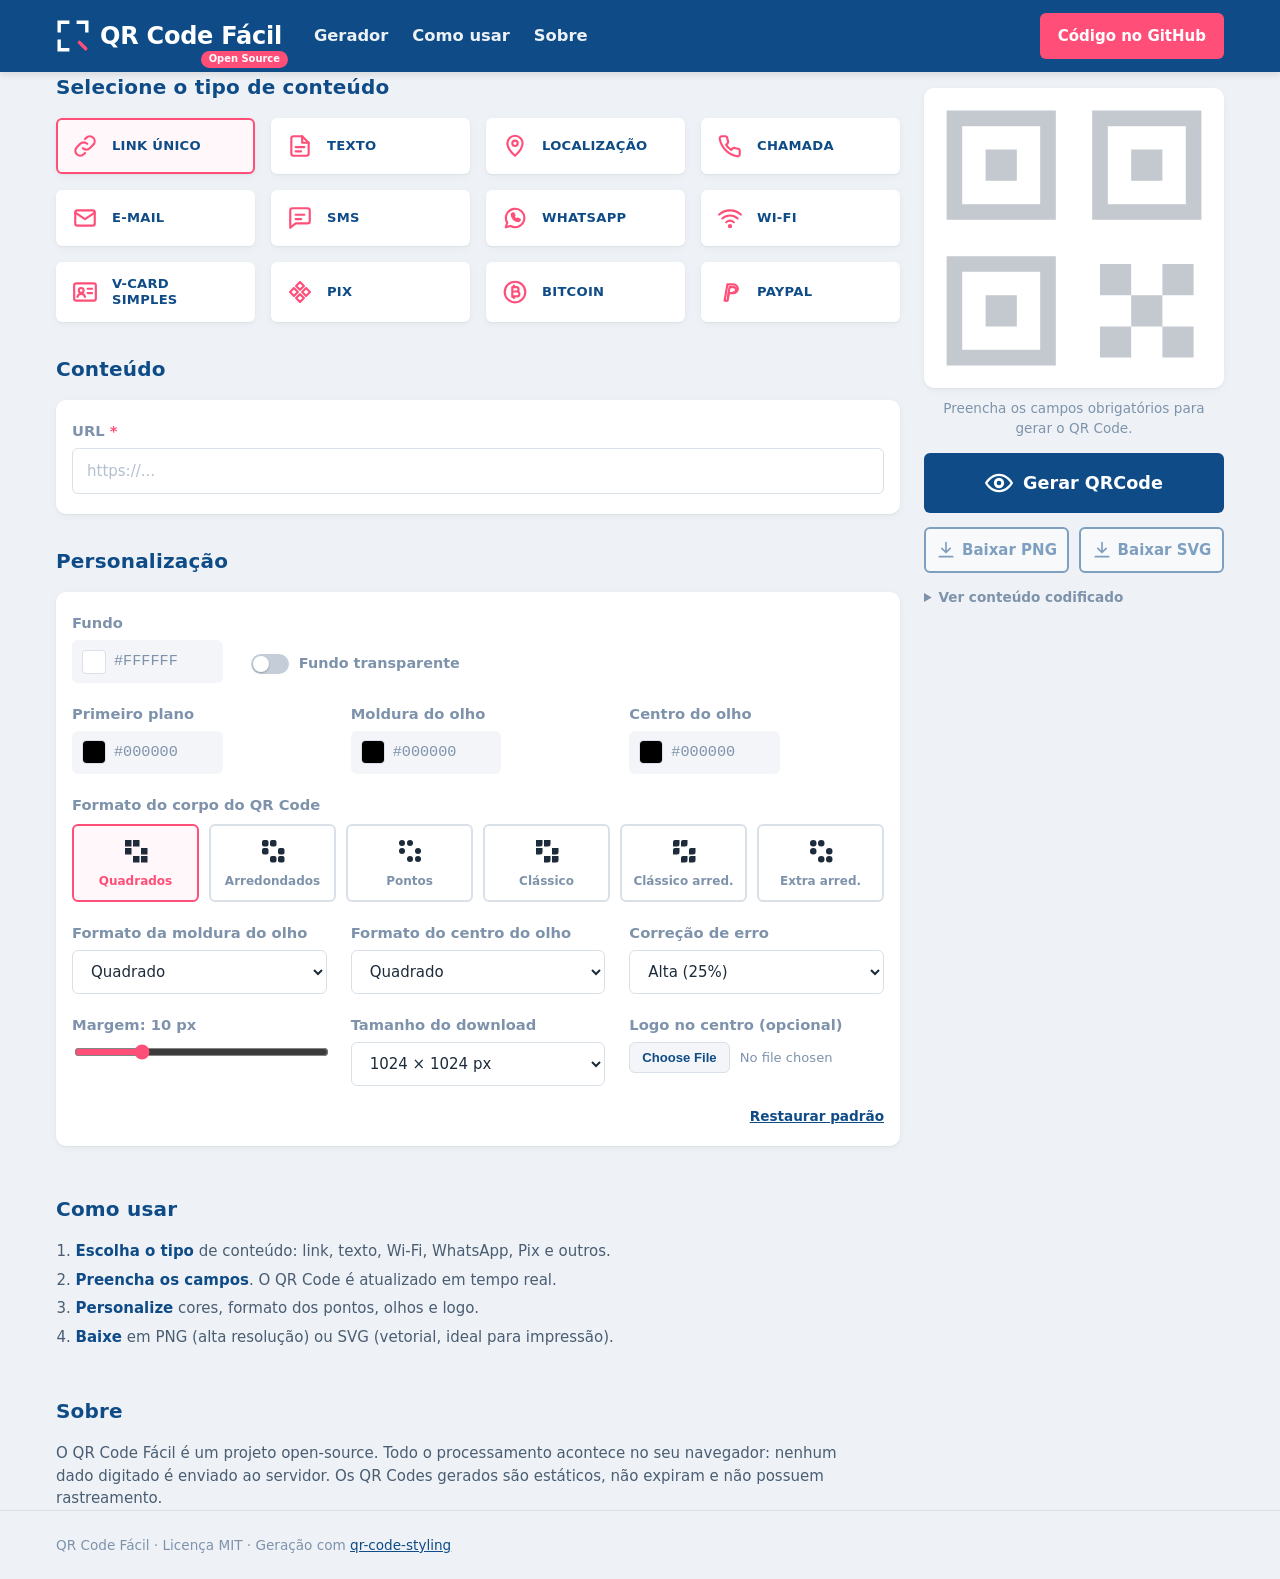
==== index.html @ ea5caa54 "Gerador de QR Code personalizado + deploy para Debian 13/Apache2 - Interface responsiva com 12 tipos" ====
<!doctype html>
<html lang="pt-BR">
<head>
  <meta charset="utf-8">
  <meta name="viewport" content="width=device-width, initial-scale=1">
  <title>QR Code Fácil · Gerador de QR Code personalizado</title>
  <meta name="description" content="Gere QR Codes personalizados para links, Wi-Fi, WhatsApp, vCard, Pix e mais. 100% no navegador, gratuito e open-source.">
  <meta name="theme-color" content="#0f4c87">
  <link rel="icon" type="image/svg+xml" href="assets/img/favicon.svg">
  <link rel="stylesheet" href="assets/css/style.css?v=1.0.0">
</head>
<body>
  <a class="skip-link" href="#conteudo-principal">Pular para o conteúdo</a>

  <!-- ============ Cabeçalho ============ -->
  <header class="site-header">
    <div class="container header-inner">
      <a class="brand" href="./" aria-label="QR Code Fácil, página inicial">
        <svg class="brand-logo" viewBox="0 0 32 32" aria-hidden="true">
          <path d="M3 11V3h8M21 3h8v8M3 21v8h8" fill="none" stroke="currentColor" stroke-width="3.2" stroke-linecap="square"/>
          <path d="M22 22l6 6" stroke="var(--accent)" stroke-width="3.2" stroke-linecap="round"/>
        </svg>
        <span class="brand-name">QR Code Fácil</span>
        <span class="brand-badge">Open Source</span>
      </a>

      <button class="nav-toggle" type="button" aria-expanded="false" aria-controls="menu-principal">
        <span class="sr-only">Abrir menu</span>
        <span class="nav-toggle-bar"></span>
      </button>

      <nav id="menu-principal" class="main-nav" aria-label="Menu principal">
        <ul>
          <li><a href="#gerador">Gerador</a></li>
          <li><a href="#como-usar">Como usar</a></li>
          <li><a href="#sobre">Sobre</a></li>
        </ul>
        <a class="btn btn-accent" href="https://github.com/efbecker/qrcode" target="_blank" rel="noopener">Código no GitHub</a>
      </nav>
    </div>
  </header>

  <main id="conteudo-principal" class="container">
    <div id="gerador" class="layout">

      <!-- ============ Coluna esquerda: formulário ============ -->
      <div class="col-form">

        <section aria-labelledby="titulo-tipo">
          <h2 id="titulo-tipo" class="section-title">Selecione o tipo de conteúdo</h2>
          <div id="type-grid" class="type-grid" role="radiogroup" aria-labelledby="titulo-tipo">
            <!-- Cards gerados por app.js a partir de QR_TYPES -->
          </div>
        </section>

        <section aria-labelledby="titulo-conteudo">
          <h2 id="titulo-conteudo" class="section-title">Conteúdo</h2>
          <form id="content-form" class="panel form-grid" novalidate autocomplete="off">
            <!-- Campos gerados dinamicamente conforme o tipo selecionado -->
          </form>
        </section>

        <section aria-labelledby="titulo-personalizacao">
          <h2 id="titulo-personalizacao" class="section-title">Personalização</h2>
          <form id="style-form" class="panel" novalidate>

            <div class="style-row">
              <div class="field">
                <label for="bgColor">Fundo</label>
                <div class="color-field">
                  <input type="color" id="bgColor" value="#ffffff" data-hex-for="bgColorHex">
                  <input type="text" id="bgColorHex" class="hex-input" value="#FFFFFF" maxlength="7" spellcheck="false" aria-label="Cor de fundo em hexadecimal">
                </div>
              </div>
              <label class="switch">
                <input type="checkbox" id="bgTransparent">
                <span class="switch-track" aria-hidden="true"></span>
                <span class="switch-label">Fundo transparente</span>
              </label>
            </div>

            <div class="style-grid">
              <div class="field">
                <label for="dotsColor">Primeiro plano</label>
                <div class="color-field">
                  <input type="color" id="dotsColor" value="#000000" data-hex-for="dotsColorHex">
                  <input type="text" id="dotsColorHex" class="hex-input" value="#000000" maxlength="7" spellcheck="false" aria-label="Cor de primeiro plano em hexadecimal">
                </div>
              </div>
              <div class="field">
                <label for="eyeFrameColor">Moldura do olho</label>
                <div class="color-field">
                  <input type="color" id="eyeFrameColor" value="#000000" data-hex-for="eyeFrameColorHex">
                  <input type="text" id="eyeFrameColorHex" class="hex-input" value="#000000" maxlength="7" spellcheck="false" aria-label="Cor da moldura do olho em hexadecimal">
                </div>
              </div>
              <div class="field">
                <label for="eyeCenterColor">Centro do olho</label>
                <div class="color-field">
                  <input type="color" id="eyeCenterColor" value="#000000" data-hex-for="eyeCenterColorHex">
                  <input type="text" id="eyeCenterColorHex" class="hex-input" value="#000000" maxlength="7" spellcheck="false" aria-label="Cor do centro do olho em hexadecimal">
                </div>
              </div>
            </div>

            <fieldset class="shape-fieldset">
              <legend>Formato do corpo do QR Code</legend>
              <div class="shape-options" id="dotsType">
                <!-- Opções geradas por app.js -->
              </div>
            </fieldset>

            <div class="style-grid">
              <div class="field">
                <label for="eyeFrameType">Formato da moldura do olho</label>
                <select id="eyeFrameType">
                  <option value="square">Quadrado</option>
                  <option value="extra-rounded">Arredondado</option>
                  <option value="dot">Círculo</option>
                </select>
              </div>
              <div class="field">
                <label for="eyeCenterType">Formato do centro do olho</label>
                <select id="eyeCenterType">
                  <option value="square">Quadrado</option>
                  <option value="dot">Círculo</option>
                </select>
              </div>
              <div class="field">
                <label for="ecLevel">Correção de erro</label>
                <select id="ecLevel">
                  <option value="L">Baixa (7%)</option>
                  <option value="M">Média (15%)</option>
                  <option value="Q" selected>Alta (25%)</option>
                  <option value="H">Máxima (30%)</option>
                </select>
              </div>
            </div>

            <div class="style-grid">
              <div class="field">
                <label for="margin">Margem: <output id="marginOut" for="margin">10</output> px</label>
                <input type="range" id="margin" min="0" max="40" value="10">
              </div>
              <div class="field">
                <label for="exportSize">Tamanho do download</label>
                <select id="exportSize">
                  <option value="512">512 × 512 px</option>
                  <option value="1024" selected>1024 × 1024 px</option>
                  <option value="2048">2048 × 2048 px</option>
                  <option value="4096">4096 × 4096 px</option>
                </select>
              </div>
              <div class="field">
                <label for="logoFile">Logo no centro (opcional)</label>
                <div class="file-field">
                  <input type="file" id="logoFile" accept="image/png,image/jpeg,image/svg+xml,image/webp">
                  <button type="button" id="logoClear" class="btn-link" hidden>Remover logo</button>
                </div>
              </div>
            </div>

            <div class="style-actions">
              <button type="button" id="resetStyle" class="btn-link">Restaurar padrão</button>
            </div>
          </form>
        </section>
      </div>

      <!-- ============ Coluna direita: preview e ações ============ -->
      <aside class="col-preview" aria-labelledby="titulo-preview">
        <div class="preview-sticky">
          <h2 id="titulo-preview" class="sr-only">Pré-visualização</h2>
          <div class="preview-card">
            <div id="qr-preview" class="qr-preview" aria-live="polite"></div>
            <div id="qr-placeholder" class="qr-placeholder" aria-hidden="true">
              <svg viewBox="0 0 100 100">
                <path d="M4 4h36v36H4zM60 4h36v36H60zM4 60h36v36H4z" fill="none" stroke="currentColor" stroke-width="6"/>
                <path d="M16 16h12v12H16zM72 16h12v12H72zM16 72h12v12H16zM60 60h12v12H60zM84 60h12v12H84zM72 72h12v12H72zM60 84h12v12H60zM84 84h12v12H84z" fill="currentColor"/>
              </svg>
            </div>
          </div>
          <p id="qr-status" class="qr-status" role="status">Preencha o conteúdo para gerar o QR Code.</p>

          <button type="button" id="btnGenerate" class="btn btn-primary btn-block btn-lg">
            <svg viewBox="0 0 24 24" aria-hidden="true"><path d="M1 12s4-7 11-7 11 7 11 7-4 7-11 7S1 12 1 12z" fill="none" stroke="currentColor" stroke-width="2"/><circle cx="12" cy="12" r="3.2" fill="none" stroke="currentColor" stroke-width="2.4"/></svg>
            Gerar QRCode
          </button>

          <div class="download-row">
            <button type="button" id="btnPng" class="btn btn-outline" disabled>
              <svg viewBox="0 0 24 24" aria-hidden="true"><path d="M12 3v12m0 0l-5-5m5 5l5-5M4 20h16" fill="none" stroke="currentColor" stroke-width="2" stroke-linecap="round" stroke-linejoin="round"/></svg>
              Baixar PNG
            </button>
            <button type="button" id="btnSvg" class="btn btn-outline" disabled>
              <svg viewBox="0 0 24 24" aria-hidden="true"><path d="M12 3v12m0 0l-5-5m5 5l5-5M4 20h16" fill="none" stroke="currentColor" stroke-width="2" stroke-linecap="round" stroke-linejoin="round"/></svg>
              Baixar SVG
            </button>
          </div>

          <details class="payload-details">
            <summary>Ver conteúdo codificado</summary>
            <pre id="payload-view" class="payload-view">—</pre>
          </details>
        </div>
      </aside>
    </div>

    <!-- ============ Seções institucionais ============ -->
    <section id="como-usar" class="info-section" aria-labelledby="titulo-como-usar">
      <h2 id="titulo-como-usar" class="section-title">Como usar</h2>
      <ol class="steps">
        <li><strong>Escolha o tipo</strong> de conteúdo: link, texto, Wi-Fi, WhatsApp, Pix e outros.</li>
        <li><strong>Preencha os campos</strong>. O QR Code é atualizado em tempo real.</li>
        <li><strong>Personalize</strong> cores, formato dos pontos, olhos e logo.</li>
        <li><strong>Baixe</strong> em PNG (alta resolução) ou SVG (vetorial, ideal para impressão).</li>
      </ol>
    </section>

    <section id="sobre" class="info-section" aria-labelledby="titulo-sobre">
      <h2 id="titulo-sobre" class="section-title">Sobre</h2>
      <p>O QR Code Fácil é um projeto open-source. Todo o processamento acontece no seu navegador: nenhum dado digitado é enviado ao servidor. Os QR Codes gerados são estáticos, não expiram e não possuem rastreamento.</p>
    </section>
  </main>

  <footer class="site-footer">
    <div class="container">
      <p>QR Code Fácil · Licença MIT · Geração com <a href="https://github.com/kozakdenys/qr-code-styling" target="_blank" rel="noopener">qr-code-styling</a></p>
    </div>
  </footer>

  <!-- Biblioteca empacotada localmente (funciona offline) -->
  <script src="assets/vendor/qr-code-styling/qr-code-styling.js?v=1.9.2"></script>
  <script type="module" src="assets/js/app.js?v=1.0.0"></script>
</body>
</html>
---- assets/css/style.css ----
/* ==========================================================================
   QR Code Fácil · style.css
   Paleta azul/cinza com destaque rosa. Layout em CSS Grid + Flexbox.
   ========================================================================== */

:root {
  --primary: #0f4c87;
  --primary-600: #0c3f71;
  --primary-50: #e8f0f8;
  --accent: #ff4f79;
  --accent-600: #e93d67;
  --bg: #eef2f6;
  --surface: #ffffff;
  --surface-muted: #f3f5f8;
  --border: #d9e0e8;
  --text: #1d2b3a;
  --text-title: #0f4c87;
  --muted: #7e93ab;
  --ok: #1a8754;
  --error: #c62f4a;
  --radius: 6px;
  --radius-lg: 10px;
  --shadow: 0 1px 2px rgba(15, 40, 70, .06), 0 2px 8px rgba(15, 40, 70, .04);
  --shadow-hover: 0 4px 16px rgba(15, 40, 70, .12);
  --font: "Nunito", "Segoe UI", system-ui, -apple-system, Roboto, "Helvetica Neue", Arial, sans-serif;
  --header-h: 72px;
}

*,
*::before,
*::after { box-sizing: border-box; }

html { scroll-behavior: smooth; scroll-padding-top: calc(var(--header-h) + 16px); }

body {
  margin: 0;
  font-family: var(--font);
  font-size: 15px;
  line-height: 1.5;
  color: var(--text);
  background: var(--bg);
  -webkit-font-smoothing: antialiased;
}

img, svg { display: block; max-width: 100%; }
button, input, select, textarea { font: inherit; color: inherit; }
a { color: var(--primary); }
[hidden] { display: none !important; }

.sr-only {
  position: absolute; width: 1px; height: 1px; padding: 0; margin: -1px;
  overflow: hidden; clip: rect(0 0 0 0); white-space: nowrap; border: 0;
}

.skip-link {
  position: absolute; left: 16px; top: -48px; z-index: 100;
  background: var(--accent); color: #fff; padding: 8px 14px; border-radius: var(--radius);
  text-decoration: none; font-weight: 700;
}
.skip-link:focus { top: 12px; }

:focus-visible { outline: 3px solid rgba(255, 79, 121, .45); outline-offset: 2px; }

.container { width: 100%; max-width: 1200px; margin: 0 auto; padding: 0 16px; }

/* ------------------------------------------------------------- botões */
.btn {
  display: inline-flex; align-items: center; justify-content: center; gap: 10px;
  padding: 10px 16px; border: 2px solid transparent; border-radius: var(--radius);
  font-weight: 700; text-decoration: none; cursor: pointer;
  transition: background-color .15s, border-color .15s, color .15s, transform .05s;
}
.btn:active:not(:disabled) { transform: translateY(1px); }
.btn:disabled { opacity: .5; cursor: not-allowed; }
.btn svg { width: 20px; height: 20px; flex: none; }

.btn-accent { background: var(--accent); color: #fff; }
.btn-accent:hover { background: var(--accent-600); }

.btn-primary { background: var(--primary); color: #fff; }
.btn-primary:hover:not(:disabled) { background: var(--primary-600); }

.btn-outline { background: var(--surface); color: var(--primary); border-color: var(--primary); }
.btn-outline:hover:not(:disabled) { background: var(--primary-50); }

.btn-block { width: 100%; }
.btn-lg { padding: 14px 20px; font-size: 1.1rem; }
.btn-lg svg { width: 28px; height: 28px; }

.btn-link {
  background: none; border: 0; padding: 0; color: var(--primary);
  font-weight: 700; font-size: .85rem; cursor: pointer; text-decoration: underline;
}

/* ------------------------------------------------------------- cabeçalho */
.site-header {
  position: sticky; top: 0; z-index: 50;
  background: var(--primary); color: #fff;
  box-shadow: 0 2px 8px rgba(0, 0, 0, .12);
}
.header-inner { display: flex; align-items: center; gap: 32px; min-height: var(--header-h); }

.brand { display: flex; align-items: center; gap: 10px; color: #fff; text-decoration: none; position: relative; }
.brand-logo { width: 34px; height: 34px; }
.brand-name { font-size: 1.5rem; font-weight: 600; letter-spacing: -.01em; white-space: nowrap; }
.brand-badge {
  position: absolute; right: -6px; bottom: -14px;
  background: var(--accent); color: #fff; font-size: .62rem; font-weight: 700;
  padding: 1px 8px; border-radius: 999px; white-space: nowrap;
}

.main-nav { display: flex; align-items: center; flex: 1; gap: 24px; }
.main-nav ul { display: flex; gap: 24px; list-style: none; margin: 0; padding: 0; flex: 1; }
.main-nav ul a { color: #fff; text-decoration: none; font-weight: 600; font-size: 1.02rem; opacity: .92; }
.main-nav ul a:hover { opacity: 1; text-decoration: underline; text-underline-offset: 6px; }

.nav-toggle {
  display: none; margin-left: auto; width: 44px; height: 44px;
  background: none; border: 0; cursor: pointer; position: relative;
}
.nav-toggle-bar,
.nav-toggle-bar::before,
.nav-toggle-bar::after {
  position: absolute; left: 11px; width: 22px; height: 2px; background: #fff; border-radius: 2px;
  transition: transform .2s, opacity .2s;
}
.nav-toggle-bar { top: 21px; }
.nav-toggle-bar::before { content: ""; left: 0; top: -7px; }
.nav-toggle-bar::after { content: ""; left: 0; top: 7px; }
.nav-toggle[aria-expanded="true"] .nav-toggle-bar { background: transparent; }
.nav-toggle[aria-expanded="true"] .nav-toggle-bar::before { transform: translateY(7px) rotate(45deg); }
.nav-toggle[aria-expanded="true"] .nav-toggle-bar::after { transform: translateY(-7px) rotate(-45deg); }

/* ------------------------------------------------------------- layout */
main { padding-top: 32px; padding-bottom: 48px; }

.layout {
  display: grid;
  grid-template-columns: minmax(0, 1fr) 300px;
  gap: 16px 24px;
  align-items: start;
}

.section-title {
  color: var(--text-title); font-size: 1.25rem; font-weight: 800;
  margin: 0 0 16px; letter-spacing: .01em;
}
.col-form section + section { margin-top: 32px; }

.panel {
  background: var(--surface); border-radius: var(--radius-lg);
  padding: 20px 16px; box-shadow: var(--shadow);
}

/* ------------------------------------------------------------- cards de tipo */
.type-grid {
  display: grid;
  grid-template-columns: repeat(4, minmax(0, 1fr));
  gap: 16px;
}
.type-card {
  display: flex; align-items: center; gap: 14px;
  min-height: 56px; padding: 12px 14px;
  background: var(--surface); border: 2px solid transparent; border-radius: var(--radius);
  box-shadow: var(--shadow); cursor: pointer; text-align: left;
  transition: box-shadow .15s, border-color .15s, transform .15s;
}
.type-card:hover { box-shadow: var(--shadow-hover); transform: translateY(-1px); }
.type-card[aria-checked="true"] { border-color: var(--accent); background: #fff7f9; }
.type-icon { color: var(--accent); flex: none; }
.type-icon svg { width: 26px; height: 26px; }
.type-label {
  color: var(--text-title); font-weight: 800; font-size: .82rem;
  text-transform: uppercase; letter-spacing: .02em; line-height: 1.2;
}

/* ------------------------------------------------------------- formulários */
.form-grid {
  display: grid;
  grid-template-columns: repeat(2, minmax(0, 1fr));
  gap: 16px;
}
.field { display: flex; flex-direction: column; gap: 6px; min-width: 0; }
.field-full { grid-column: 1 / -1; }
.field > label, .shape-fieldset legend { color: var(--muted); font-weight: 600; font-size: .92rem; }
.req { color: var(--accent); }
.hint { color: var(--muted); font-size: .8rem; }

.field input[type="text"],
.field input[type="url"],
.field input[type="email"],
.field input[type="tel"],
.field textarea,
.field select {
  width: 100%; padding: 11px 14px;
  background: var(--surface); border: 1px solid var(--border); border-radius: var(--radius);
  transition: border-color .15s, box-shadow .15s;
}
.field textarea { resize: vertical; min-height: 84px; }
.field input::placeholder, .field textarea::placeholder { color: #b3c0cf; }
.field input:focus, .field textarea:focus, .field select:focus {
  outline: none; border-color: var(--primary); box-shadow: 0 0 0 3px rgba(15, 76, 135, .15);
}
.field-check { justify-content: flex-end; }

/* ------------------------------------------------------------- personalização */
.style-row { display: flex; align-items: flex-end; flex-wrap: wrap; gap: 12px 28px; margin-bottom: 20px; }
.style-grid {
  display: grid; grid-template-columns: repeat(3, minmax(0, 1fr));
  gap: 16px 24px; margin-bottom: 20px;
}

.color-field {
  display: inline-flex; align-items: center; gap: 8px;
  background: var(--surface-muted); border-radius: var(--radius); padding: 6px 10px;
  width: fit-content; max-width: 100%;
}
.color-field.is-disabled { opacity: .45; }
.color-field input[type="color"] {
  width: 24px; height: 24px; padding: 0; border: 1px solid var(--border); border-radius: 4px;
  background: none; cursor: pointer; flex: none;
}
.color-field input[type="color"]::-webkit-color-swatch-wrapper { padding: 0; }
.color-field input[type="color"]::-webkit-color-swatch { border: 0; border-radius: 3px; }
.color-field input[type="color"]::-moz-color-swatch { border: 0; border-radius: 3px; }
.color-field input.hex-input {
  width: 6.5em; border: 0; background: transparent; padding: 4px 0;
  font-family: ui-monospace, SFMono-Regular, Menlo, Consolas, monospace; font-size: .95rem;
  color: var(--muted); text-transform: uppercase;
}
.color-field input.hex-input:focus { outline: none; box-shadow: none; color: var(--text); }
.color-field input.hex-input.is-invalid { color: var(--error); }

.switch { display: inline-flex; align-items: center; gap: 10px; cursor: pointer; padding-bottom: 8px; }
.switch input { position: absolute; opacity: 0; width: 1px; height: 1px; }
.switch-track {
  position: relative; width: 38px; height: 20px; border-radius: 999px; background: #c5ced8;
  transition: background-color .15s; flex: none;
}
.switch-track::after {
  content: ""; position: absolute; top: 2px; left: 2px; width: 16px; height: 16px;
  border-radius: 50%; background: #fff; box-shadow: 0 1px 2px rgba(0, 0, 0, .25);
  transition: transform .15s;
}
.switch input:checked + .switch-track { background: var(--accent); }
.switch input:checked + .switch-track::after { transform: translateX(18px); }
.switch input:focus-visible + .switch-track { outline: 3px solid rgba(255, 79, 121, .45); outline-offset: 2px; }
.switch-label { color: var(--muted); font-weight: 600; font-size: .9rem; }

.shape-fieldset { border: 0; margin: 0 0 20px; padding: 0; min-width: 0; }
.shape-fieldset legend { padding: 0; margin-bottom: 8px; }
.shape-options { display: grid; grid-template-columns: repeat(6, minmax(0, 1fr)); gap: 10px; }
.shape-option input { position: absolute; opacity: 0; width: 1px; height: 1px; }
.shape-box {
  display: flex; flex-direction: column; align-items: center; gap: 6px;
  padding: 10px 6px; border: 2px solid var(--border); border-radius: var(--radius);
  cursor: pointer; text-align: center; font-size: .75rem; font-weight: 700; color: var(--muted);
  transition: border-color .15s, color .15s, background-color .15s;
}
.shape-box svg { width: 30px; height: 30px; color: var(--text); }
.shape-option:hover .shape-box { border-color: var(--muted); }
.shape-option input:checked + .shape-box { border-color: var(--accent); color: var(--accent); background: #fff7f9; }
.shape-option input:focus-visible + .shape-box { outline: 3px solid rgba(255, 79, 121, .45); outline-offset: 2px; }

input[type="range"] { width: 100%; accent-color: var(--accent); }
.file-field { display: flex; flex-direction: column; align-items: flex-start; gap: 6px; }
.file-field input[type="file"] { font-size: .82rem; max-width: 100%; color: var(--muted); }
.file-field input[type="file"]::file-selector-button {
  margin-right: 10px; padding: 7px 12px; border: 1px solid var(--border); border-radius: var(--radius);
  background: var(--surface-muted); color: var(--primary); font-weight: 700; cursor: pointer;
}
.style-actions { display: flex; justify-content: flex-end; }

/* ------------------------------------------------------------- preview */
.col-preview { align-self: stretch; }
.preview-sticky {
  position: sticky; top: calc(var(--header-h) + 16px);
  display: flex; flex-direction: column; gap: 14px;
}
.preview-card {
  background: var(--surface); border-radius: var(--radius-lg); box-shadow: var(--shadow);
  padding: 16px; aspect-ratio: 1 / 1; display: grid; place-items: center;
}
.qr-preview, .qr-placeholder { width: 100%; height: 100%; display: grid; place-items: center; }
.qr-preview svg, .qr-preview canvas { width: 100% !important; height: auto !important; max-width: 100%; }
.qr-preview.is-transparent {
  background-color: #fff;
  background-image:
    linear-gradient(45deg, #e5e9ee 25%, transparent 25%),
    linear-gradient(-45deg, #e5e9ee 25%, transparent 25%),
    linear-gradient(45deg, transparent 75%, #e5e9ee 75%),
    linear-gradient(-45deg, transparent 75%, #e5e9ee 75%);
  background-size: 16px 16px;
  background-position: 0 0, 0 8px, 8px -8px, -8px 0;
}
.qr-placeholder { color: #c4c9cf; padding: 4px; }

.qr-status { margin: -4px 0 0; min-height: 1.4em; font-size: .85rem; color: var(--muted); text-align: center; }
.qr-status[data-kind="ok"] { color: var(--ok); }
.qr-status[data-kind="error"] { color: var(--error); }

.download-row { display: grid; grid-template-columns: 1fr 1fr; gap: 10px; }
.download-row .btn { padding: 10px 8px; gap: 6px; white-space: nowrap; }

.payload-details { font-size: .85rem; color: var(--muted); }
.payload-details summary { cursor: pointer; font-weight: 600; }
.payload-view {
  margin: 8px 0 0; padding: 10px; max-height: 180px; overflow: auto;
  background: var(--surface); border: 1px solid var(--border); border-radius: var(--radius);
  font-size: .78rem; white-space: pre-wrap; word-break: break-all; color: var(--text);
}

/* ------------------------------------------------------------- seções informativas */
.info-section { margin-top: 48px; max-width: 820px; }
.info-section p { margin: 0; color: #4a5d72; }
.steps { margin: 0; padding-left: 1.3em; color: #4a5d72; display: grid; gap: 6px; }
.steps strong { color: var(--text-title); }

.site-footer { padding: 24px 0; border-top: 1px solid var(--border); color: var(--muted); font-size: .85rem; }
.site-footer p { margin: 0; }

/* ------------------------------------------------------------- responsivo */
@media (max-width: 1100px) {
  .type-grid { grid-template-columns: repeat(3, minmax(0, 1fr)); }
  .shape-options { grid-template-columns: repeat(3, minmax(0, 1fr)); }
}

@media (max-width: 960px) {
  .layout { grid-template-columns: minmax(0, 1fr); }
  .col-preview { order: -1; }
  .preview-sticky { position: static; max-width: 420px; margin: 0 auto; width: 100%; }
  .preview-card { max-width: 320px; margin: 0 auto; width: 100%; }

  .nav-toggle { display: block; }
  .main-nav {
    display: none; position: absolute; left: 0; right: 0; top: var(--header-h);
    flex-direction: column; align-items: stretch; gap: 12px;
    background: var(--primary-600); padding: 12px 16px 20px;
    box-shadow: 0 8px 16px rgba(0, 0, 0, .15);
  }
  .main-nav.is-open { display: flex; }
  .main-nav ul { flex-direction: column; gap: 0; }
  .main-nav ul a { display: block; padding: 12px 0; border-bottom: 1px solid rgba(255, 255, 255, .12); }
}

@media (max-width: 640px) {
  :root { --header-h: 64px; }
  body { font-size: 14px; }
  main { padding-top: 20px; }
  .brand-name { font-size: 1.25rem; }
  .brand-logo { width: 28px; height: 28px; }
  .type-grid { grid-template-columns: repeat(2, minmax(0, 1fr)); gap: 10px; }
  .type-card { gap: 10px; padding: 10px; }
  .type-icon svg { width: 22px; height: 22px; }
  .type-label { font-size: .75rem; }
  .form-grid, .style-grid { grid-template-columns: minmax(0, 1fr); }
  .shape-options { grid-template-columns: repeat(3, minmax(0, 1fr)); gap: 8px; }
}

@media (prefers-reduced-motion: reduce) {
  *, *::before, *::after { transition: none !important; scroll-behavior: auto !important; }
}
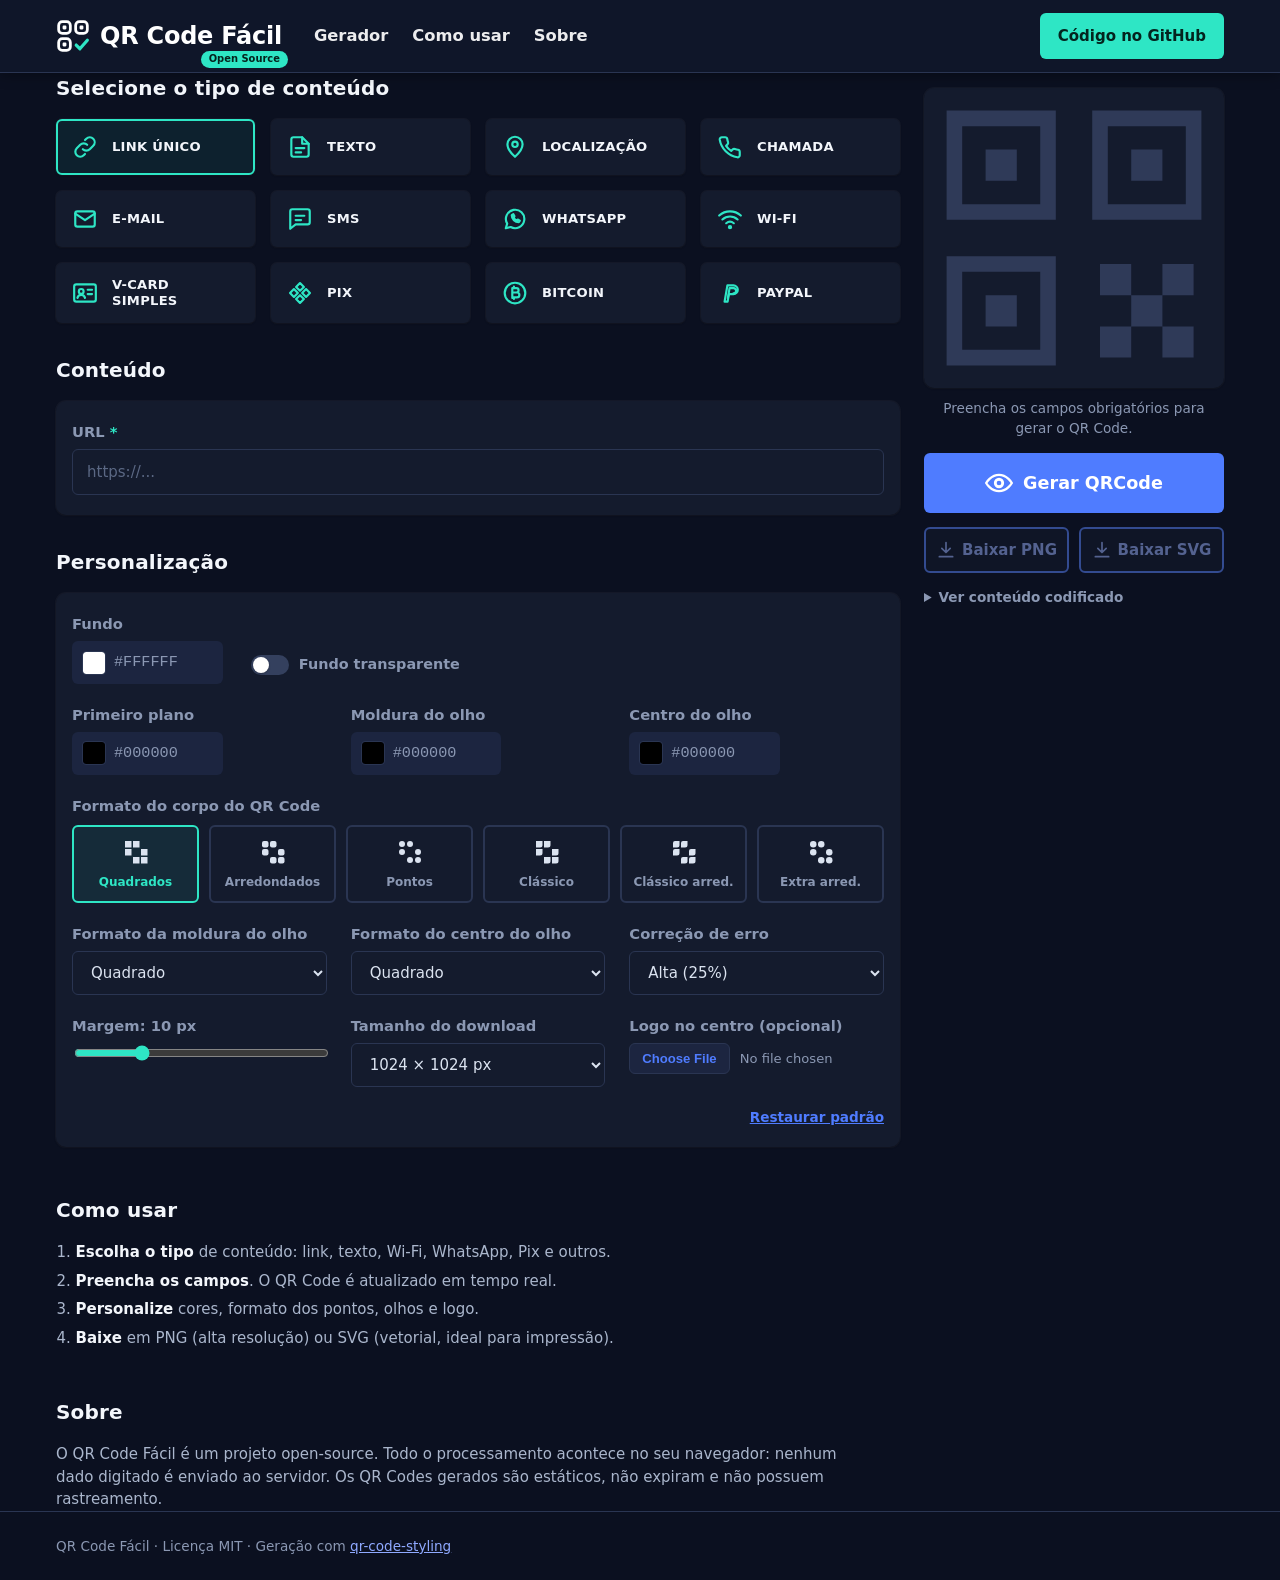
==== commit 2c7b52ad: "Tema dark e novo logo - Nova paleta escura (fundo azul-noite, destaque verde-água, ações em azul) - " ====
--- a/index.html
+++ b/index.html
@@ -1,13 +1,13 @@
 <!doctype html>
-<html lang="pt-BR">
+<html lang="pt-BR" data-theme="dark">
 <head>
   <meta charset="utf-8">
   <meta name="viewport" content="width=device-width, initial-scale=1">
   <title>QR Code Fácil · Gerador de QR Code personalizado</title>
   <meta name="description" content="Gere QR Codes personalizados para links, Wi-Fi, WhatsApp, vCard, Pix e mais. 100% no navegador, gratuito e open-source.">
-  <meta name="theme-color" content="#0f4c87">
+  <meta name="theme-color" content="#0f1629">
   <link rel="icon" type="image/svg+xml" href="assets/img/favicon.svg">
-  <link rel="stylesheet" href="assets/css/style.css?v=1.0.0">
+  <link rel="stylesheet" href="assets/css/style.css?v=1.1.0">
 </head>
 <body>
   <a class="skip-link" href="#conteudo-principal">Pular para o conteúdo</a>
@@ -17,8 +17,13 @@
     <div class="container header-inner">
       <a class="brand" href="./" aria-label="QR Code Fácil, página inicial">
         <svg class="brand-logo" viewBox="0 0 32 32" aria-hidden="true">
-          <path d="M3 11V3h8M21 3h8v8M3 21v8h8" fill="none" stroke="currentColor" stroke-width="3.2" stroke-linecap="square"/>
-          <path d="M22 22l6 6" stroke="var(--accent)" stroke-width="3.2" stroke-linecap="round"/>
+          <rect x="2.5" y="2.5" width="11" height="11" rx="3.5" fill="none" stroke="currentColor" stroke-width="2.6"/>
+          <rect x="18.5" y="2.5" width="11" height="11" rx="3.5" fill="none" stroke="currentColor" stroke-width="2.6"/>
+          <rect x="2.5" y="18.5" width="11" height="11" rx="3.5" fill="none" stroke="currentColor" stroke-width="2.6"/>
+          <rect x="6.2" y="6.2" width="3.6" height="3.6" rx="1" fill="currentColor"/>
+          <rect x="22.2" y="6.2" width="3.6" height="3.6" rx="1" fill="currentColor"/>
+          <rect x="6.2" y="22.2" width="3.6" height="3.6" rx="1" fill="currentColor"/>
+          <path d="M19 24.5l3.5 3.5 7-8" fill="none" stroke="var(--accent)" stroke-width="3" stroke-linecap="round" stroke-linejoin="round"/>
         </svg>
         <span class="brand-name">QR Code Fácil</span>
         <span class="brand-badge">Open Source</span>
@@ -231,6 +236,6 @@
 
   <!-- Biblioteca empacotada localmente (funciona offline) -->
   <script src="assets/vendor/qr-code-styling/qr-code-styling.js?v=1.9.2"></script>
-  <script type="module" src="assets/js/app.js?v=1.0.0"></script>
+  <script type="module" src="assets/js/app.js?v=1.1.0"></script>
 </body>
 </html>
--- a/assets/css/style.css
+++ b/assets/css/style.css
@@ -4,24 +4,29 @@
    ========================================================================== */
 
 :root {
-  --primary: #0f4c87;
-  --primary-600: #0c3f71;
-  --primary-50: #e8f0f8;
-  --accent: #ff4f79;
-  --accent-600: #e93d67;
-  --bg: #eef2f6;
-  --surface: #ffffff;
-  --surface-muted: #f3f5f8;
-  --border: #d9e0e8;
-  --text: #1d2b3a;
-  --text-title: #0f4c87;
-  --muted: #7e93ab;
-  --ok: #1a8754;
-  --error: #c62f4a;
+  --primary: #4f7cff;
+  --primary-600: #3d66e6;
+  --primary-50: rgba(79, 124, 255, .14);
+  --accent: #2ee6c5;
+  --accent-600: #1fcfb0;
+  --bg: #0b1020;
+  --header-bg: #0f1629;
+  --on-accent: #04241e;
+  --accent-soft: rgba(46, 230, 197, .08);
+  --focus: rgba(46, 230, 197, .5);
+  --body-text: #aab6cc;
+  --surface: #141b2d;
+  --surface-muted: #1c2540;
+  --border: #2a3552;
+  --text: #dbe3f0;
+  --text-title: #f3f6fb;
+  --muted: #8b98b3;
+  --ok: #3ddc97;
+  --error: #ff6b81;
   --radius: 6px;
   --radius-lg: 10px;
-  --shadow: 0 1px 2px rgba(15, 40, 70, .06), 0 2px 8px rgba(15, 40, 70, .04);
-  --shadow-hover: 0 4px 16px rgba(15, 40, 70, .12);
+  --shadow: 0 1px 2px rgba(0, 0, 0, .3), 0 0 0 1px rgba(255, 255, 255, .04);
+  --shadow-hover: 0 6px 20px rgba(0, 0, 0, .45), 0 0 0 1px rgba(255, 255, 255, .08);
   --font: "Nunito", "Segoe UI", system-ui, -apple-system, Roboto, "Helvetica Neue", Arial, sans-serif;
   --header-h: 72px;
 }
@@ -30,7 +35,7 @@
 *::before,
 *::after { box-sizing: border-box; }
 
-html { scroll-behavior: smooth; scroll-padding-top: calc(var(--header-h) + 16px); }
+html { color-scheme: dark; scroll-behavior: smooth; scroll-padding-top: calc(var(--header-h) + 16px); }
 
 body {
   margin: 0;
@@ -44,7 +49,7 @@
 
 img, svg { display: block; max-width: 100%; }
 button, input, select, textarea { font: inherit; color: inherit; }
-a { color: var(--primary); }
+a { color: #8fa9ff; }
 [hidden] { display: none !important; }
 
 .sr-only {
@@ -54,12 +59,12 @@
 
 .skip-link {
   position: absolute; left: 16px; top: -48px; z-index: 100;
-  background: var(--accent); color: #fff; padding: 8px 14px; border-radius: var(--radius);
+  background: var(--accent); color: var(--on-accent); padding: 8px 14px; border-radius: var(--radius);
   text-decoration: none; font-weight: 700;
 }
 .skip-link:focus { top: 12px; }
 
-:focus-visible { outline: 3px solid rgba(255, 79, 121, .45); outline-offset: 2px; }
+:focus-visible { outline: 3px solid var(--focus); outline-offset: 2px; }
 
 .container { width: 100%; max-width: 1200px; margin: 0 auto; padding: 0 16px; }
 
@@ -74,13 +79,13 @@
 .btn:disabled { opacity: .5; cursor: not-allowed; }
 .btn svg { width: 20px; height: 20px; flex: none; }
 
-.btn-accent { background: var(--accent); color: #fff; }
+.btn-accent { background: var(--accent); color: var(--on-accent); }
 .btn-accent:hover { background: var(--accent-600); }
 
 .btn-primary { background: var(--primary); color: #fff; }
 .btn-primary:hover:not(:disabled) { background: var(--primary-600); }
 
-.btn-outline { background: var(--surface); color: var(--primary); border-color: var(--primary); }
+.btn-outline { background: var(--surface); color: #9db4ff; border-color: #5d86ff; }
 .btn-outline:hover:not(:disabled) { background: var(--primary-50); }
 
 .btn-block { width: 100%; }
@@ -95,8 +100,9 @@
 /* ------------------------------------------------------------- cabeçalho */
 .site-header {
   position: sticky; top: 0; z-index: 50;
-  background: var(--primary); color: #fff;
-  box-shadow: 0 2px 8px rgba(0, 0, 0, .12);
+  background: var(--header-bg); color: #fff;
+  border-bottom: 1px solid var(--border);
+  box-shadow: 0 2px 12px rgba(0, 0, 0, .35);
 }
 .header-inner { display: flex; align-items: center; gap: 32px; min-height: var(--header-h); }
 
@@ -105,7 +111,7 @@
 .brand-name { font-size: 1.5rem; font-weight: 600; letter-spacing: -.01em; white-space: nowrap; }
 .brand-badge {
   position: absolute; right: -6px; bottom: -14px;
-  background: var(--accent); color: #fff; font-size: .62rem; font-weight: 700;
+  background: var(--accent); color: var(--on-accent); font-size: .62rem; font-weight: 700;
   padding: 1px 8px; border-radius: 999px; white-space: nowrap;
 }
 
@@ -166,7 +172,7 @@
   transition: box-shadow .15s, border-color .15s, transform .15s;
 }
 .type-card:hover { box-shadow: var(--shadow-hover); transform: translateY(-1px); }
-.type-card[aria-checked="true"] { border-color: var(--accent); background: #fff7f9; }
+.type-card[aria-checked="true"] { border-color: var(--accent); background: var(--accent-soft); }
 .type-icon { color: var(--accent); flex: none; }
 .type-icon svg { width: 26px; height: 26px; }
 .type-label {
@@ -197,9 +203,9 @@
   transition: border-color .15s, box-shadow .15s;
 }
 .field textarea { resize: vertical; min-height: 84px; }
-.field input::placeholder, .field textarea::placeholder { color: #b3c0cf; }
+.field input::placeholder, .field textarea::placeholder { color: #5b6884; }
 .field input:focus, .field textarea:focus, .field select:focus {
-  outline: none; border-color: var(--primary); box-shadow: 0 0 0 3px rgba(15, 76, 135, .15);
+  outline: none; border-color: var(--primary); box-shadow: 0 0 0 3px rgba(79, 124, 255, .25);
 }
 .field-check { justify-content: flex-end; }
 
@@ -234,7 +240,7 @@
 .switch { display: inline-flex; align-items: center; gap: 10px; cursor: pointer; padding-bottom: 8px; }
 .switch input { position: absolute; opacity: 0; width: 1px; height: 1px; }
 .switch-track {
-  position: relative; width: 38px; height: 20px; border-radius: 999px; background: #c5ced8;
+  position: relative; width: 38px; height: 20px; border-radius: 999px; background: #34405e;
   transition: background-color .15s; flex: none;
 }
 .switch-track::after {
@@ -244,7 +250,7 @@
 }
 .switch input:checked + .switch-track { background: var(--accent); }
 .switch input:checked + .switch-track::after { transform: translateX(18px); }
-.switch input:focus-visible + .switch-track { outline: 3px solid rgba(255, 79, 121, .45); outline-offset: 2px; }
+.switch input:focus-visible + .switch-track { outline: 3px solid var(--focus); outline-offset: 2px; }
 .switch-label { color: var(--muted); font-weight: 600; font-size: .9rem; }
 
 .shape-fieldset { border: 0; margin: 0 0 20px; padding: 0; min-width: 0; }
@@ -259,8 +265,8 @@
 }
 .shape-box svg { width: 30px; height: 30px; color: var(--text); }
 .shape-option:hover .shape-box { border-color: var(--muted); }
-.shape-option input:checked + .shape-box { border-color: var(--accent); color: var(--accent); background: #fff7f9; }
-.shape-option input:focus-visible + .shape-box { outline: 3px solid rgba(255, 79, 121, .45); outline-offset: 2px; }
+.shape-option input:checked + .shape-box { border-color: var(--accent); color: var(--accent); background: var(--accent-soft); }
+.shape-option input:focus-visible + .shape-box { outline: 3px solid var(--focus); outline-offset: 2px; }
 
 input[type="range"] { width: 100%; accent-color: var(--accent); }
 .file-field { display: flex; flex-direction: column; align-items: flex-start; gap: 6px; }
@@ -284,16 +290,16 @@
 .qr-preview, .qr-placeholder { width: 100%; height: 100%; display: grid; place-items: center; }
 .qr-preview svg, .qr-preview canvas { width: 100% !important; height: auto !important; max-width: 100%; }
 .qr-preview.is-transparent {
-  background-color: #fff;
+  background-color: #2a3552;
   background-image:
-    linear-gradient(45deg, #e5e9ee 25%, transparent 25%),
-    linear-gradient(-45deg, #e5e9ee 25%, transparent 25%),
-    linear-gradient(45deg, transparent 75%, #e5e9ee 75%),
-    linear-gradient(-45deg, transparent 75%, #e5e9ee 75%);
+    linear-gradient(45deg, #36446a 25%, transparent 25%),
+    linear-gradient(-45deg, #36446a 25%, transparent 25%),
+    linear-gradient(45deg, transparent 75%, #36446a 75%),
+    linear-gradient(-45deg, transparent 75%, #36446a 75%);
   background-size: 16px 16px;
   background-position: 0 0, 0 8px, 8px -8px, -8px 0;
 }
-.qr-placeholder { color: #c4c9cf; padding: 4px; }
+.qr-placeholder { color: #2f3a58; padding: 4px; }
 
 .qr-status { margin: -4px 0 0; min-height: 1.4em; font-size: .85rem; color: var(--muted); text-align: center; }
 .qr-status[data-kind="ok"] { color: var(--ok); }
@@ -312,8 +318,8 @@
 
 /* ------------------------------------------------------------- seções informativas */
 .info-section { margin-top: 48px; max-width: 820px; }
-.info-section p { margin: 0; color: #4a5d72; }
-.steps { margin: 0; padding-left: 1.3em; color: #4a5d72; display: grid; gap: 6px; }
+.info-section p { margin: 0; color: var(--body-text); }
+.steps { margin: 0; padding-left: 1.3em; color: var(--body-text); display: grid; gap: 6px; }
 .steps strong { color: var(--text-title); }
 
 .site-footer { padding: 24px 0; border-top: 1px solid var(--border); color: var(--muted); font-size: .85rem; }
@@ -335,7 +341,7 @@
   .main-nav {
     display: none; position: absolute; left: 0; right: 0; top: var(--header-h);
     flex-direction: column; align-items: stretch; gap: 12px;
-    background: var(--primary-600); padding: 12px 16px 20px;
+    background: var(--header-bg); padding: 12px 16px 20px;
     box-shadow: 0 8px 16px rgba(0, 0, 0, .15);
   }
   .main-nav.is-open { display: flex; }
